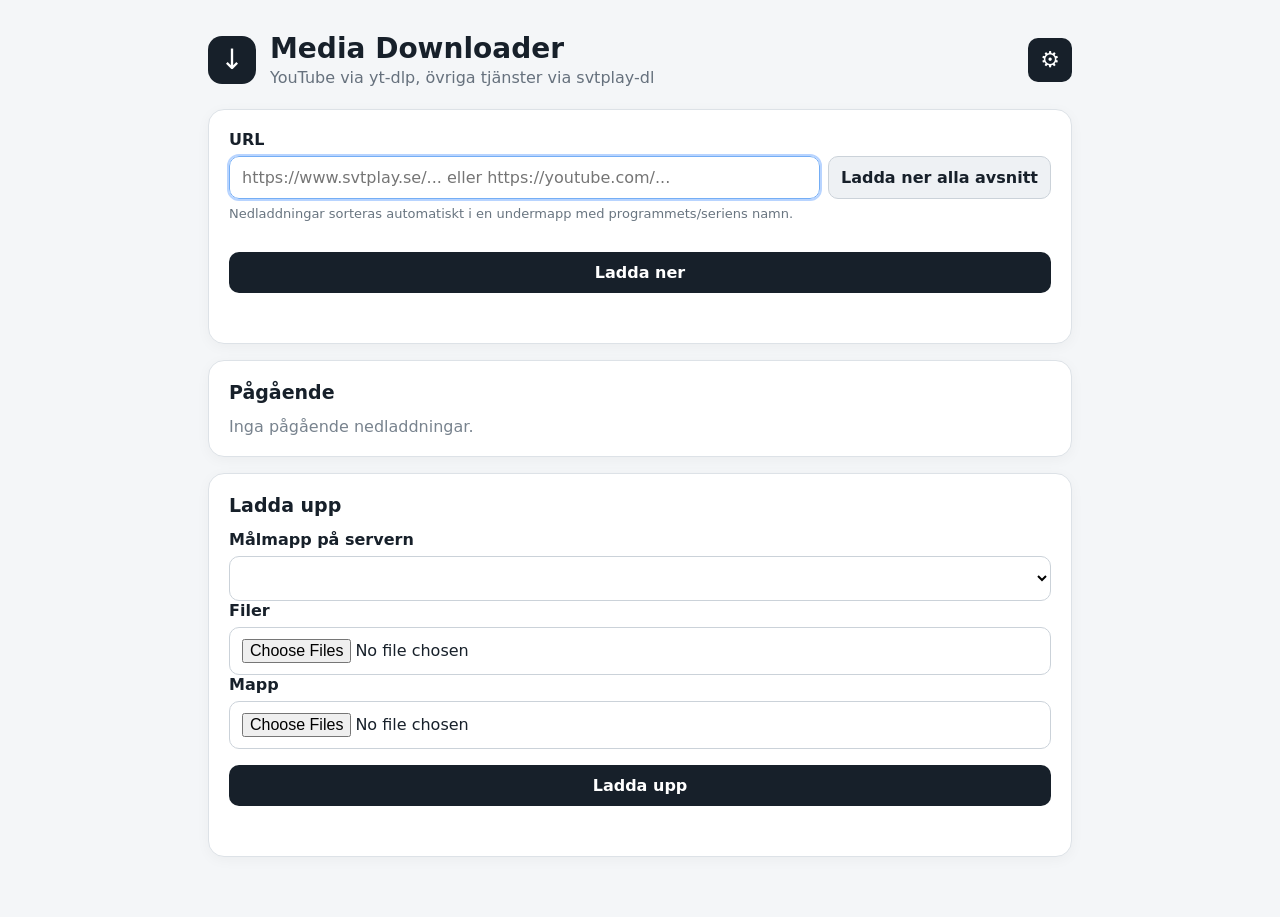
==== templates/index.html @ efac54c9 "Add files via upload" ====
<!doctype html>
<html lang="sv">
<head>
<meta charset="utf-8">
<meta name="viewport" content="width=device-width,initial-scale=1">
<title>Media Downloader</title>
<link rel="stylesheet" href="/static/style.css">
</head>
<body>
<main class="wrap">
  <section class="hero">
    <div class="logo">↓</div>
    <div>
      <h1>Media Downloader</h1>
      <p>YouTube via yt-dlp, övriga tjänster via svtplay-dl</p>
    </div>
    <button id="settingsToggle" class="icon-button" type="button" title="Visa inställningar" aria-label="Visa inställningar">⚙</button>
  </section>

  <section class="card">
    <label for="url">URL</label>
    <div class="url-row">
      <input id="url" type="url" placeholder="https://www.svtplay.se/... eller https://youtube.com/..." autofocus>
      <button id="downloadAll" class="secondary-action" type="button">Ladda ner alla avsnitt</button>
    </div>

    <p class="hint">Nedladdningar sorteras automatiskt i en undermapp med programmets/seriens namn.</p>

    <button id="start">Ladda ner</button>
    <div id="error"></div>
  </section>

  <section id="settings" class="card hidden">
    <h2>Inställningar</h2>
    <p class="hint">Kapitel och thumbnail är alltid aktiverade.</p>

    <label for="quality">Kvalitet</label>
    <select id="quality">
      <option value="best">Bästa möjliga</option>
      <option value="1080">Max 1080p</option>
      <option value="720">Max 720p</option>
      <option value="480">Max 480p</option>
      <option value="360">Max 360p</option>
    </select>

    <div class="settings-grid">
<label class="check-row">
        <input id="rawSubtitles" type="checkbox">
        <span>Spara undertexter i originalformat</span>
      </label>
<label class="check-row">
        <input id="embedThumbnail" type="checkbox">
        <span>Bädda in thumbnail i videon</span>
      </label>

      <label class="check-row">
        <input id="includeClips" type="checkbox">
        <span>Inkludera klipp vid «alla avsnitt»</span>
      </label>

      <div>
        <label for="allLast">Senaste NN avsnitt</label>
        <input id="allLast" type="number" min="0" max="999" step="1" placeholder="0 = alla">
      </div>
    </div>

    <p class="hint"><strong>Automatisk undermapp:</strong> Nedladdningar sorteras automatiskt efter program/serie. YouTube-spellistor sorteras efter spellistans namn och enskilda videor hamnar i <code>movies</code>.<br><br>«Senaste NN» gör automatiskt att serie-/spellisteläget används. Om du skriver t.ex. <strong>4</strong> och trycker «Ladda ner» laddas bara de senaste fyra avsnitten ner. 0 betyder vanligt läge. «Inkludera klipp» gäller när flera avsnitt hämtas. Kapitel och thumbnail laddas alltid ner automatiskt.</p>

    <label for="tv4Token">TV4 Play-token</label>
    <input id="tv4Token" type="password" autocomplete="new-password" placeholder="Token sparas på servern">
    <p class="hint">Token används av alla användare vid nedladdning från TV4 Play.</p>
    <button id="saveSettings" type="button">Spara token</button>
    <div id="settingsMessage"></div>
  </section>

  <section class="card">
    <h2>Pågående</h2>
    <div id="jobs" class="empty">Inga pågående nedladdningar.</div>
  </section>

<div id="logModal" class="log-modal hidden" role="dialog" aria-modal="true" aria-labelledby="logModalTitle">
  <div class="log-modal-backdrop" data-close-log></div>
  <section class="log-modal-card">
    <div class="log-modal-header">
      <div>
        <h2 id="logModalTitle">Loggar</h2>
        <div id="logModalStatus" class="log-modal-status"></div>
      </div>
      <button id="closeLog" class="secondary-action log-close" type="button">Stäng</button>
    </div>
    <div class="command-label">Kommando</div>
    <pre id="logModalCommand"></pre>
    <div class="command-label">Logg</div>
    <pre id="logModalOutput" class="log-modal-output"></pre>
  </section>
</div>

  <section class="card">
    <h2>Ladda upp</h2>
    <label for="uploadFolder">Målmapp på servern</label>
    <select id="uploadFolder"></select>
    <label for="uploadFiles">Filer</label>
    <input id="uploadFiles" type="file" multiple>
    <label for="uploadDirectory">Mapp</label>
    <input id="uploadDirectory" type="file" webkitdirectory directory multiple>
    <button id="uploadStart" type="button">Ladda upp</button>
    <div id="uploadMessage"></div>
  </section>

</main>

<script>
const jobs = new Map();

function esc(s) {
  return String(s).replace(/[&<>"']/g, c => ({
    '&':'&amp;','<':'&lt;','>':'&gt;','"':'&quot;',"'":'&#39;'
  }[c]));
}

function statusText(status) {
  return ({
    queued: 'Väntar',
    running: 'Laddar ner',
    done: 'Klar',
    error: 'Misslyckades'
  })[status] || status || 'Väntar';
}

async function startDownloadAll() {
  const url = document.querySelector('#url').value.trim();
  const error = document.querySelector('#error');

  error.textContent = '';
  if (!url) {
    error.textContent = 'Klistra in en serie-/playlist-URL först.';
    return;
  }

  const res = await fetch('/api/download-all', {
    method: 'POST',
    headers: {'Content-Type':'application/json'},
    body: JSON.stringify({
      url,
      downloader: 'auto',
      quality: document.querySelector('#quality').value,
      all_last: Number(document.querySelector('#allLast').value || 0),
      include_clips: document.querySelector('#includeClips').checked,
      raw_subtitles: document.querySelector('#rawSubtitles').checked,
      embed_thumbnail: document.querySelector('#embedThumbnail').checked
    })
  });

  const data = await res.json();
  if (!res.ok) {
    error.textContent = data.error || 'Kunde inte hitta avsnitten.';
    return;
  }

  for (const item of data.jobs || []) {
    jobs.set(item.id, item);
  }
  document.querySelector('#url').value = '';
  renderJobs();
}

async function startDownload() {
  const url = document.querySelector('#url').value.trim();
  const error = document.querySelector('#error');

  error.textContent = '';
  if (!url) {
    error.textContent = 'Klistra in en URL först.';
    return;
  }

  const res = await fetch('/api/download', {
    method: 'POST',
    headers: {'Content-Type':'application/json'},
    body: JSON.stringify({
      url,
      quality: document.querySelector('#quality').value,
      all_episodes: false,
      all_last: Number(document.querySelector('#allLast').value || 0),
      include_clips: document.querySelector('#includeClips').checked,
      raw_subtitles: document.querySelector('#rawSubtitles').checked,
      embed_thumbnail: document.querySelector('#embedThumbnail').checked
    })
  });

  const data = await res.json();
  if (!res.ok) {
    error.textContent = data.error || 'Något gick fel.';
    return;
  }

  jobs.set(data.id, data);
  document.querySelector('#url').value = '';
  renderJobs();
}

async function loadUploadFolders() {
  const select = document.querySelector('#uploadFolder');
  const res = await fetch('/api/upload-folders');
  if (!res.ok) return;
  const folders = await res.json();
  select.innerHTML = folders.map(folder =>
    `<option value="${esc(folder)}">${esc(folder || 'Uppladdningar')}</option>`
  ).join('');
}

async function uploadFiles() {
  const input = document.querySelector('#uploadFiles');
  const directoryInput = document.querySelector('#uploadDirectory');
  const message = document.querySelector('#uploadMessage');
  if (!input.files.length && !directoryInput.files.length) {
    message.textContent = 'Välj minst en fil eller mapp.';
    return;
  }

  const form = new FormData();
  const paths = [];
  for (const file of [...input.files, ...directoryInput.files]) {
    form.append('files', file, file.name);
    paths.push(file.webkitRelativePath || file.name);
  }
  form.append('folder', document.querySelector('#uploadFolder').value);
  form.append('paths', JSON.stringify(paths));

  const res = await fetch('/api/upload', {method: 'POST', body: form});
  const data = await res.json();
  message.textContent = res.ok
    ? `${data.uploaded} fil(er) uppladdade.`
    : (data.error || 'Uppladdningen misslyckades.');
  if (res.ok) {
    input.value = '';
  }
}

function updateDownloadButtonLabel() {
  const input = document.querySelector('#allLast');
  const button = document.querySelector('#start');
  const n = Number(input.value || 0);
  button.textContent = n > 0 ? `Ladda ner senaste ${n} avsnitt` : 'Ladda ner';
}

function loadLocalDownloadSettings() {
  try {
    const saved = JSON.parse(localStorage.getItem('mediaDownloaderSettings') || '{}');
    if (saved.quality) document.querySelector('#quality').value = saved.quality;
    document.querySelector('#rawSubtitles').checked = !!saved.rawSubtitles;
    document.querySelector('#embedThumbnail').checked = !!saved.embedThumbnail;
    document.querySelector('#includeClips').checked = !!saved.includeClips;
    if (saved.allLast !== undefined) document.querySelector('#allLast').value = saved.allLast;
  } catch (_) {}
  updateDownloadButtonLabel();
}

function saveLocalDownloadSettings() {
  localStorage.setItem('mediaDownloaderSettings', JSON.stringify({
    quality: document.querySelector('#quality').value,
    rawSubtitles: document.querySelector('#rawSubtitles').checked,
    embedThumbnail: document.querySelector('#embedThumbnail').checked,
    includeClips: document.querySelector('#includeClips').checked,
    allLast: document.querySelector('#allLast').value || ''
  }));
}

async function loadSettings() {
  const res = await fetch('/api/settings');
  if (!res.ok) return;
  const data = await res.json();
  document.querySelector('#settingsMessage').textContent = data.tv4_token_configured
    ? 'En token är sparad på servern.'
    : 'Ingen token är sparad.';
}

async function saveSettings() {
  const message = document.querySelector('#settingsMessage');
  const token = document.querySelector('#tv4Token').value.trim();
  const res = await fetch('/api/settings', {
    method: 'POST',
    headers: {'Content-Type':'application/json'},
    body: JSON.stringify({tv4_token: token})
  });
  const data = await res.json();
  message.textContent = res.ok
    ? (data.tv4_token_configured ? 'Token sparad på servern.' : 'Token borttagen.')
    : (data.error || 'Kunde inte spara token.');
  if (res.ok) document.querySelector('#tv4Token').value = '';
}

async function poll() {
  for (const [id] of jobs) {
    const res = await fetch('/api/jobs/' + id);
    if (res.ok) jobs.set(id, await res.json());
  }
  renderJobs();
  updateLogModal();
}

function renderJobs() {
  const el = document.querySelector('#jobs');
  if (!jobs.size) {
    el.className='empty';
    el.textContent='Inga pågående nedladdningar.';
    return;
  }

  el.className='';
  el.innerHTML = [...jobs.values()].reverse().map(j => {
    const isError = j.status === 'error';
    const isDone = j.status === 'done';
    const output = Array.isArray(j.output) ? j.output.join('\n') : String(j.output || '');
    const status = j.status || 'queued';
    const title = j.title || (j.episode_index && j.episode_total
      ? `Avsnitt ${j.episode_index}/${j.episode_total}`
      : 'Nedladdning');
    const message = j.message || (status === 'queued' ? 'Väntar…' : '');
    const safeProgress = Math.min(100, Math.max(0, Number(j.progress) || 0));

    return `
      <div class="job ${isError ? 'job-error' : ''} ${isDone ? 'job-done' : ''}">
        <div class="jobtop">
          <strong>${esc(title)}</strong>
          <span class="status ${esc(status)}">${esc(statusText(status) || 'Väntar')}</span>
        </div>
        <div class="url">${esc(j.url || '')}</div>
        <div class="bar"><i style="width:${safeProgress}%"></i></div>
        <small>${Math.round(safeProgress)}% — ${esc(message)}</small>
        ${isError && output ? `<details class="error-details"><summary>Visa felmeddelande</summary><pre>${esc(output)}</pre></details>` : ''}
        <button class="log-button" type="button" data-log-job="${esc(j.id || '')}">Visa loggar</button>
      </div>`;
  }).join('');
}

let openLogJobId = null;

function updateLogModal() {
  if (!openLogJobId) return;
  const job = jobs.get(openLogJobId);
  if (!job) {
    closeLogModal();
    return;
  }
  const title = job.title || (job.episode_index && job.episode_total ? `Avsnitt ${job.episode_index}/${job.episode_total}` : 'Nedladdning');
  const status = job.status || 'queued';
  document.querySelector('#logModalTitle').textContent = `Loggar — ${title}`;
  document.querySelector('#logModalStatus').textContent = `${statusText(status)} — ${Math.round(Number(job.progress) || 0)}% — ${job.message || ''}`;
  document.querySelector('#logModalCommand').textContent = job.command || 'Kommando skapas när jobbet startar…';
  const output = document.querySelector('#logModalOutput');
  const wasNearBottom = output.scrollHeight - output.scrollTop - output.clientHeight < 80;
  output.textContent = (job.log || []).join('\n') || 'Ingen logg ännu.';
  if (wasNearBottom) output.scrollTop = output.scrollHeight;
}

function openLogModal(jobId) {
  if (!jobs.has(jobId)) return;
  openLogJobId = jobId;
  document.querySelector('#logModal').classList.remove('hidden');
  document.body.classList.add('modal-open');
  updateLogModal();
}

function closeLogModal() {
  openLogJobId = null;
  document.querySelector('#logModal').classList.add('hidden');
  document.body.classList.remove('modal-open');
}

document.querySelector('#jobs').addEventListener('click', e => {
  const button = e.target.closest('[data-log-job]');
  if (button) openLogModal(button.dataset.logJob);
});
document.querySelector('#closeLog').addEventListener('click', closeLogModal);
document.querySelector('#logModal').addEventListener('click', e => {
  if (e.target.matches('[data-close-log]')) closeLogModal();
});
document.addEventListener('keydown', e => {
  if (e.key === 'Escape' && openLogJobId) closeLogModal();
});

document.querySelector('#start').addEventListener('click', startDownload);
document.querySelector('#downloadAll').addEventListener('click', startDownloadAll);
document.querySelector('#settingsToggle').addEventListener('click', () => {
  const settings = document.querySelector('#settings');
  settings.classList.toggle('hidden');
});
document.querySelector('#uploadStart').addEventListener('click', uploadFiles);
document.querySelector('#url').addEventListener('keydown', e => {
  if (e.key === 'Enter') startDownload();
});
document.querySelector('#saveSettings').addEventListener('click', saveSettings);
['quality','rawSubtitles','embedThumbnail','includeClips','allLast'].forEach(id => {
  document.querySelector('#' + id).addEventListener('change', () => {
    saveLocalDownloadSettings();
    if (id === 'allLast') updateDownloadButtonLabel();
  });
});

loadUploadFolders();
loadLocalDownloadSettings();
loadSettings();
setInterval(poll, 1500);
</script>
</body>
</html>
---- static/style.css ----
* { box-sizing: border-box; }
body {
  margin: 0;
  font-family: system-ui, -apple-system, BlinkMacSystemFont, "Segoe UI", sans-serif;
  background: #f4f6f8;
  color: #17202a;
}
.wrap { max-width: 900px; margin: 0 auto; padding: 32px 18px 60px; }
.hero { display:flex; align-items:center; gap:14px; margin-bottom:22px; }
.hero > div:nth-child(2) { flex:1; }
.icon-button { width:44px; height:44px; margin:0; padding:0; font-size:22px; }
.logo {
  width:48px; height:48px; border-radius:14px; display:grid; place-items:center;
  background:#17202a; color:white; font-size:28px;
}
h1 { margin:0; font-size:28px; }
.hero p { margin:3px 0 0; color:#66717d; }
.card {
  background:white; border:1px solid #dde2e7; border-radius:16px;
  padding:20px; margin-top:16px; box-shadow:0 3px 14px rgba(0,0,0,.04);
}
label { display:block; font-weight:650; margin:0 0 7px; }
input, select, button {
  width:100%; border:1px solid #cbd2d9; border-radius:10px;
  padding:11px 12px; font:inherit; background:white;
}
input:focus, select:focus { outline:2px solid #b8d4ff; border-color:#75aef5; }
.grid { display:grid; grid-template-columns:1fr 1fr; gap:14px; margin-top:15px; }
.folder-row { display:grid; grid-template-columns:1fr 46px; gap:8px; }
.secondary { width:46px; padding:0; font-size:20px; }
.hint { color:#697580; font-size:13px; margin:7px 0 15px; }
button {
  margin-top:16px; border:0; background:#17202a; color:white;
  cursor:pointer; font-weight:700;
}
button:hover { opacity:.9; }
#error { color:#b42318; margin-top:10px; min-height:20px; }
#settingsMessage { color:#26734d; margin-top:10px; min-height:20px; }
.hidden { display:none; }
#uploadMessage { color:#26734d; margin-top:10px; min-height:20px; }
h2 { margin:0 0 14px; font-size:19px; }
.empty { color:#78838e; }
.job { border:1px solid #e0e5ea; border-radius:12px; padding:13px; margin-top:10px; }
.job-error { border-color:#e6a7a3; background:#fff8f7; }
.job-done { background:#fafdfb; }
.jobtop { display:flex; justify-content:space-between; gap:12px; }
.status { font-weight:700; }
.status.running { color:#3d6ea8; }
.status.done { color:#26734d; }
.status.error { color:#b42318; }
.status.queued { color:#68737d; }
.url, .folder-display {
  margin-top:5px; color:#697580; font-size:13px;
  overflow-wrap:anywhere;
}
.bar { height:9px; background:#e9edf0; border-radius:999px; margin-top:11px; overflow:hidden; }
.bar i { display:block; height:100%; background:#3d6ea8; border-radius:inherit; transition:width .3s; }
.job-error .bar i { background:#c0392b; }
.job-done .bar i { background:#2e8b57; }
small { display:block; margin-top:7px; color:#59656f; }
.error-details { margin-top:10px; }
.error-details summary { cursor:pointer; color:#9f2118; font-weight:650; }
.error-details pre {
  margin:8px 0 0; padding:10px; background:#1e2328; color:#eee;
  border-radius:8px; overflow:auto; max-height:260px; white-space:pre-wrap;
}
.file {
  display:flex; justify-content:space-between; gap:15px;
  padding:10px 0; border-bottom:1px solid #edf0f2;
}
.file:last-child { border-bottom:0; }
.file a { overflow-wrap:anywhere; color:#2463a5; text-decoration:none; }
.file a:hover { text-decoration:underline; }
.file span { color:#697580; white-space:nowrap; font-size:13px; }
@media (max-width:650px) {
  .grid { grid-template-columns:1fr; }
  .wrap { padding-top:18px; }
}

.url-row { display:grid; grid-template-columns:1fr auto; gap:8px; }
.secondary-action { width:auto; margin-top:0; white-space:nowrap; background:#eef1f4; color:#17202a; border:1px solid #cbd2d9; }
.secondary-action:hover { background:#e3e7eb; opacity:1; }
@media (max-width:650px) {
  .url-row { grid-template-columns:1fr; }
  .secondary-action { width:100%; }
}

.settings-grid { display:grid; grid-template-columns:1fr 1fr; gap:12px 14px; margin-top:15px; }
.check-row { display:flex; align-items:center; gap:9px; font-weight:600; margin:0; }
.check-row input { width:auto; margin:0; }
@media (max-width:650px) { .settings-grid { grid-template-columns:1fr; } }

.log-details { margin-top:10px; }
.log-details summary {
  display:inline-block; cursor:pointer; padding:7px 10px; border:1px solid #cbd2d9;
  border-radius:8px; background:#eef1f4; color:#17202a; font-weight:650;
}
.log-details summary:hover { background:#e3e7eb; }
.log-details pre {
  margin:8px 0 0; padding:10px; background:#1e2328; color:#eee;
  border-radius:8px; overflow:auto; max-height:360px; white-space:pre-wrap;
  font:12px/1.45 ui-monospace, SFMono-Regular, Menlo, Consolas, monospace;
}
.command-label { margin-top:10px; font-size:12px; font-weight:700; color:#59656f; }

body.modal-open { overflow:hidden; }
.log-button {
  margin-top:10px; padding:7px 10px; background:#eef1f4; color:#17202a;
  border:1px solid #cbd2d9; border-radius:8px;
}
.log-button:hover { background:#e3e7eb; opacity:1; }
.log-modal.hidden { display:none; }
.log-modal {
  position:fixed; inset:0; z-index:1000; display:flex; align-items:center; justify-content:center;
  padding:18px;
}
.log-modal-backdrop {
  position:absolute; inset:0; background:rgba(15,23,30,.55);
}
.log-modal-card {
  position:relative; width:min(1000px, 100%); max-height:min(90vh, 900px); overflow:auto;
  background:white; border-radius:16px; padding:20px; box-shadow:0 20px 70px rgba(0,0,0,.3);
}
.log-modal-header { display:flex; justify-content:space-between; align-items:flex-start; gap:15px; }
.log-modal-header h2 { margin:0; }
.log-modal-status { margin-top:4px; color:#59656f; font-size:13px; }
.log-close { margin-top:0; }
.log-modal-card pre {
  margin:8px 0 0; padding:10px; background:#1e2328; color:#eee; border-radius:8px;
  overflow:auto; white-space:pre-wrap; font:12px/1.45 ui-monospace, SFMono-Regular, Menlo, Consolas, monospace;
}
.log-modal-output { max-height:55vh; min-height:220px; }
@media (max-width:650px) {
  .log-modal { padding:8px; }
  .log-modal-card { max-height:95vh; padding:15px; }
  .log-modal-output { max-height:58vh; }
}
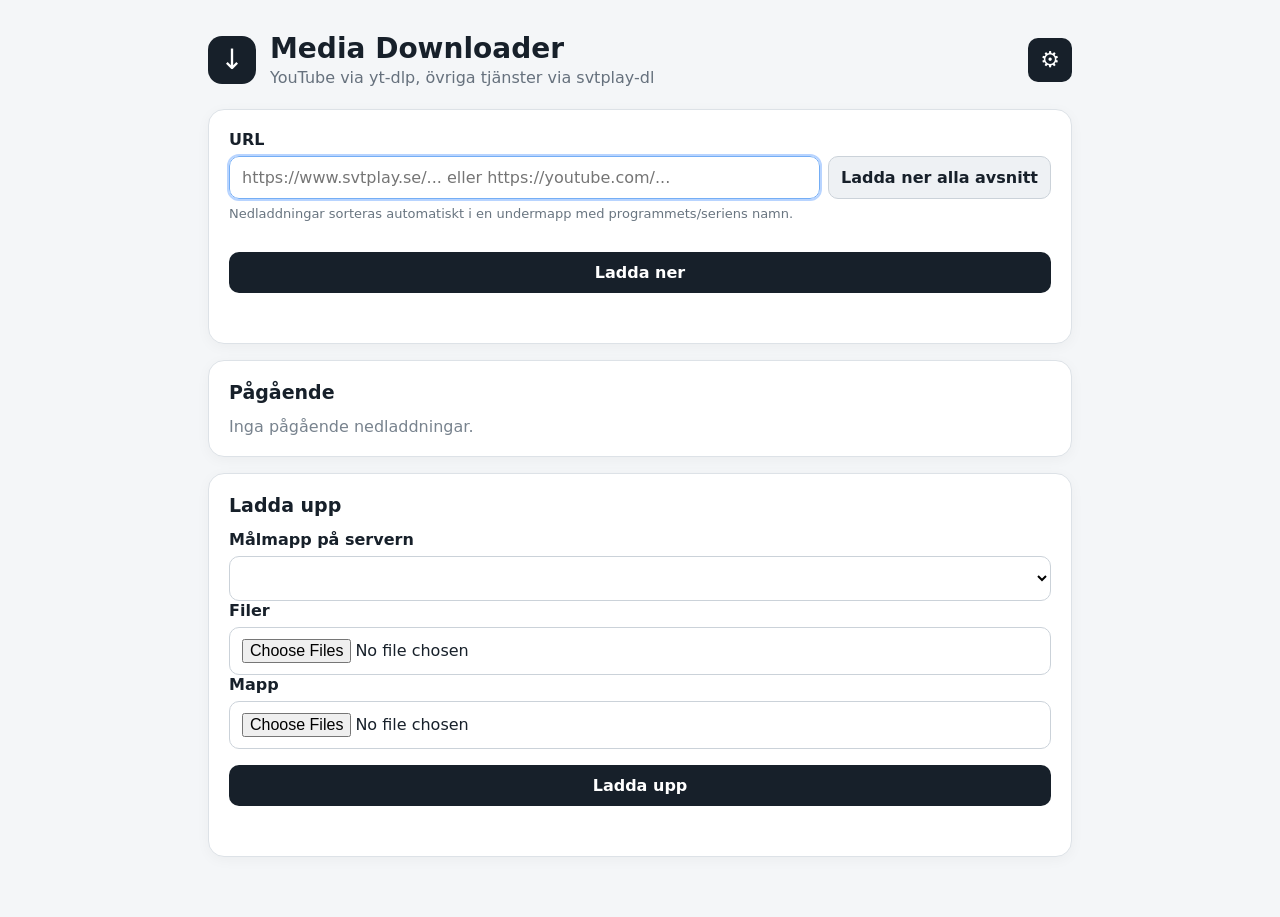
==== commit 09e2a1d4: "Add files via upload" ====
--- a/templates/index.html
+++ b/templates/index.html
@@ -64,7 +64,7 @@
       </div>
     </div>
 
-    <p class="hint"><strong>Automatisk undermapp:</strong> Nedladdningar sorteras automatiskt efter program/serie. YouTube-spellistor sorteras efter spellistans namn och enskilda videor hamnar i <code>movies</code>.<br><br>«Senaste NN» gör automatiskt att serie-/spellisteläget används. Om du skriver t.ex. <strong>4</strong> och trycker «Ladda ner» laddas bara de senaste fyra avsnitten ner. 0 betyder vanligt läge. «Inkludera klipp» gäller när flera avsnitt hämtas. Kapitel och thumbnail laddas alltid ner automatiskt.</p>
+    <p class="hint"><strong>Automatisk undermapp:</strong> Nedladdningar sorteras automatiskt efter program/serie. YouTube-nedladdningar sparas i <code>Youtube</code> (spellistor får en undermapp med spellistans namn).<br><br>«Senaste NN» gör automatiskt att serie-/spellisteläget används. Om du skriver t.ex. <strong>4</strong> och trycker «Ladda ner» laddas bara de senaste fyra avsnitten ner. 0 betyder vanligt läge. «Inkludera klipp» gäller när flera avsnitt hämtas. Kapitel och thumbnail laddas alltid ner automatiskt.</p>
 
     <label for="tv4Token">TV4 Play-token</label>
     <input id="tv4Token" type="password" autocomplete="new-password" placeholder="Token sparas på servern">
@@ -124,7 +124,7 @@
     running: 'Laddar ner',
     done: 'Klar',
     error: 'Misslyckades'
-  })[status] || status || 'Väntar';
+  })[status] || status;
 }
 
 async function startDownloadAll() {
@@ -311,30 +311,25 @@
   el.innerHTML = [...jobs.values()].reverse().map(j => {
     const isError = j.status === 'error';
     const isDone = j.status === 'done';
-    const output = Array.isArray(j.output) ? j.output.join('\n') : String(j.output || '');
-    const status = j.status || 'queued';
-    const title = j.title || (j.episode_index && j.episode_total
-      ? `Avsnitt ${j.episode_index}/${j.episode_total}`
-      : 'Nedladdning');
-    const message = j.message || (status === 'queued' ? 'Väntar…' : '');
-    const safeProgress = Math.min(100, Math.max(0, Number(j.progress) || 0));
+    const output = (j.output || []).join('\n');
 
     return `
       <div class="job ${isError ? 'job-error' : ''} ${isDone ? 'job-done' : ''}">
         <div class="jobtop">
-          <strong>${esc(title)}</strong>
-          <span class="status ${esc(status)}">${esc(statusText(status) || 'Väntar')}</span>
+          <strong>${esc(j.title || j.downloader)}${j.mode_label ? ` <span class="job-mode">(${esc(j.mode_label)})</span>` : ""}</strong>
+          <span class="status ${esc(j.status)}">${esc(statusText(j.status))}</span>
         </div>
-        <div class="url">${esc(j.url || '')}</div>
-        <div class="bar"><i style="width:${safeProgress}%"></i></div>
-        <small>${Math.round(safeProgress)}% — ${esc(message)}</small>
-        ${isError && output ? `<details class="error-details"><summary>Visa felmeddelande</summary><pre>${esc(output)}</pre></details>` : ''}
-        <button class="log-button" type="button" data-log-job="${esc(j.id || '')}">Visa loggar</button>
+        <div class="url">${esc(j.url)}</div>
+        <div class="bar"><i style="width:${Math.min(100, Math.max(0, j.progress || 0))}%"></i></div>
+        <small>${Math.round(j.progress || 0)}% — ${esc(j.message || '')}</small>
+        ${isError && output ? `<details class="error-details" data-error-job="${esc(j.id)}" ${openErrorJobs.has(j.id) ? 'open' : ''}><summary>Visa felmeddelande</summary><pre>${esc(output)}</pre></details>` : ''}
+        <button class="log-button" type="button" data-log-job="${esc(j.id)}">Visa loggar</button>
       </div>`;
   }).join('');
 }
 
 let openLogJobId = null;
+const openErrorJobs = new Set();
 
 function updateLogModal() {
   if (!openLogJobId) return;
@@ -343,10 +338,8 @@
     closeLogModal();
     return;
   }
-  const title = job.title || (job.episode_index && job.episode_total ? `Avsnitt ${job.episode_index}/${job.episode_total}` : 'Nedladdning');
-  const status = job.status || 'queued';
-  document.querySelector('#logModalTitle').textContent = `Loggar — ${title}`;
-  document.querySelector('#logModalStatus').textContent = `${statusText(status)} — ${Math.round(Number(job.progress) || 0)}% — ${job.message || ''}`;
+  document.querySelector('#logModalTitle').textContent = `Loggar — ${job.downloader}`;
+  document.querySelector('#logModalStatus').textContent = `${statusText(job.status)} — ${Math.round(job.progress || 0)}% — ${job.message || ''}`;
   document.querySelector('#logModalCommand').textContent = job.command || 'Kommando skapas när jobbet startar…';
   const output = document.querySelector('#logModalOutput');
   const wasNearBottom = output.scrollHeight - output.scrollTop - output.clientHeight < 80;
@@ -371,6 +364,13 @@
 document.querySelector('#jobs').addEventListener('click', e => {
   const button = e.target.closest('[data-log-job]');
   if (button) openLogModal(button.dataset.logJob);
+});
+document.querySelector('#jobs').addEventListener('toggle', e => {
+  const details = e.target.closest('[data-error-job]');
+  if (!details) return;
+  const id = details.dataset.errorJob;
+  if (details.open) openErrorJobs.add(id);
+  else openErrorJobs.delete(id);
 });
 document.querySelector('#closeLog').addEventListener('click', closeLogModal);
 document.querySelector('#logModal').addEventListener('click', e => {
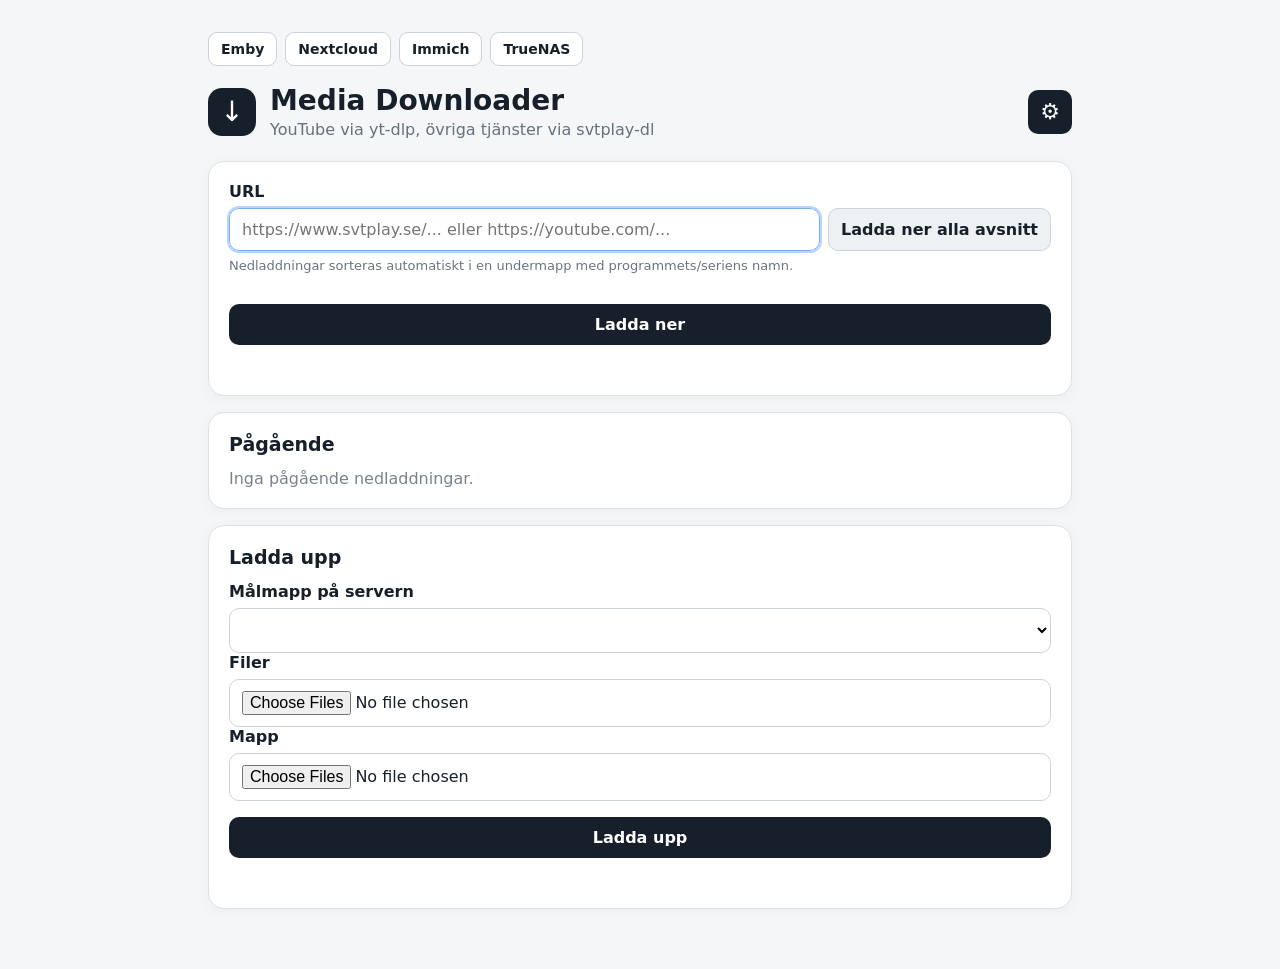
==== commit fd6a92e1: "Add files via upload" ====
--- a/templates/index.html
+++ b/templates/index.html
@@ -8,6 +8,14 @@
 </head>
 <body>
 <main class="wrap">
+  <!-- Ändra href="#" till dina egna adresser när du vill lägga till fungerande länkar. -->
+  <nav class="quick-links" aria-label="Snabblänkar">
+    <a href="#">Emby</a>
+    <a href="#">Nextcloud</a>
+    <a href="#">Immich</a>
+    <a href="#">TrueNAS</a>
+  </nav>
+
   <section class="hero">
     <div class="logo">↓</div>
     <div>
--- a/static/style.css
+++ b/static/style.css
@@ -6,6 +6,17 @@
   color: #17202a;
 }
 .wrap { max-width: 900px; margin: 0 auto; padding: 32px 18px 60px; }
+.quick-links {
+  display:flex; align-items:center; gap:8px; flex-wrap:wrap;
+  margin-bottom:18px;
+}
+.quick-links a {
+  display:inline-block; padding:8px 12px;
+  border:1px solid #cbd2d9; border-radius:9px;
+  background:white; color:#17202a;
+  text-decoration:none; font-weight:650; font-size:14px;
+}
+.quick-links a:hover { background:#eef1f4; }
 .hero { display:flex; align-items:center; gap:14px; margin-bottom:22px; }
 .hero > div:nth-child(2) { flex:1; }
 .icon-button { width:44px; height:44px; margin:0; padding:0; font-size:22px; }
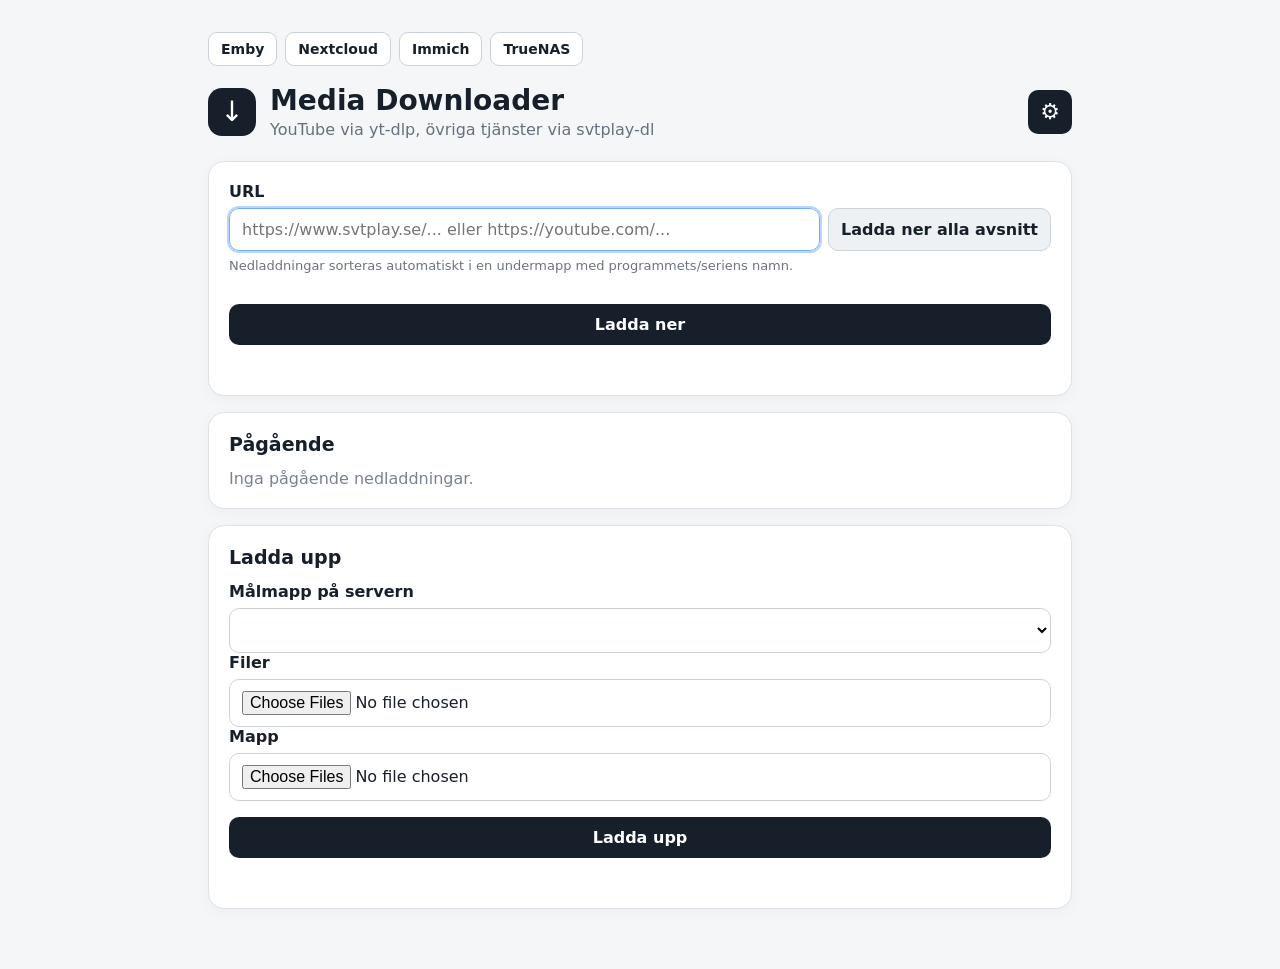
==== commit 2c473d74: "Update navigation links to open in new tabs Added target='_blank' to navigation links for external o" ====
--- a/templates/index.html
+++ b/templates/index.html
@@ -10,10 +10,10 @@
 <main class="wrap">
   <!-- Ändra href="#" till dina egna adresser när du vill lägga till fungerande länkar. -->
   <nav class="quick-links" aria-label="Snabblänkar">
-    <a href="#">Emby</a>
-    <a href="#">Nextcloud</a>
-    <a href="#">Immich</a>
-    <a href="#">TrueNAS</a>
+    <a href="http://192.168.0.140:8096" target="_blank">Emby</a>
+    <a href="http://192.168.0.140:30027" target="_blank">Nextcloud</a>
+    <a href="http://192.168.0.140:30041" target="_blank">Immich</a>
+    <a href="http://192.168.0.140" target="_blank">TrueNAS</a>
   </nav>
 
   <section class="hero">
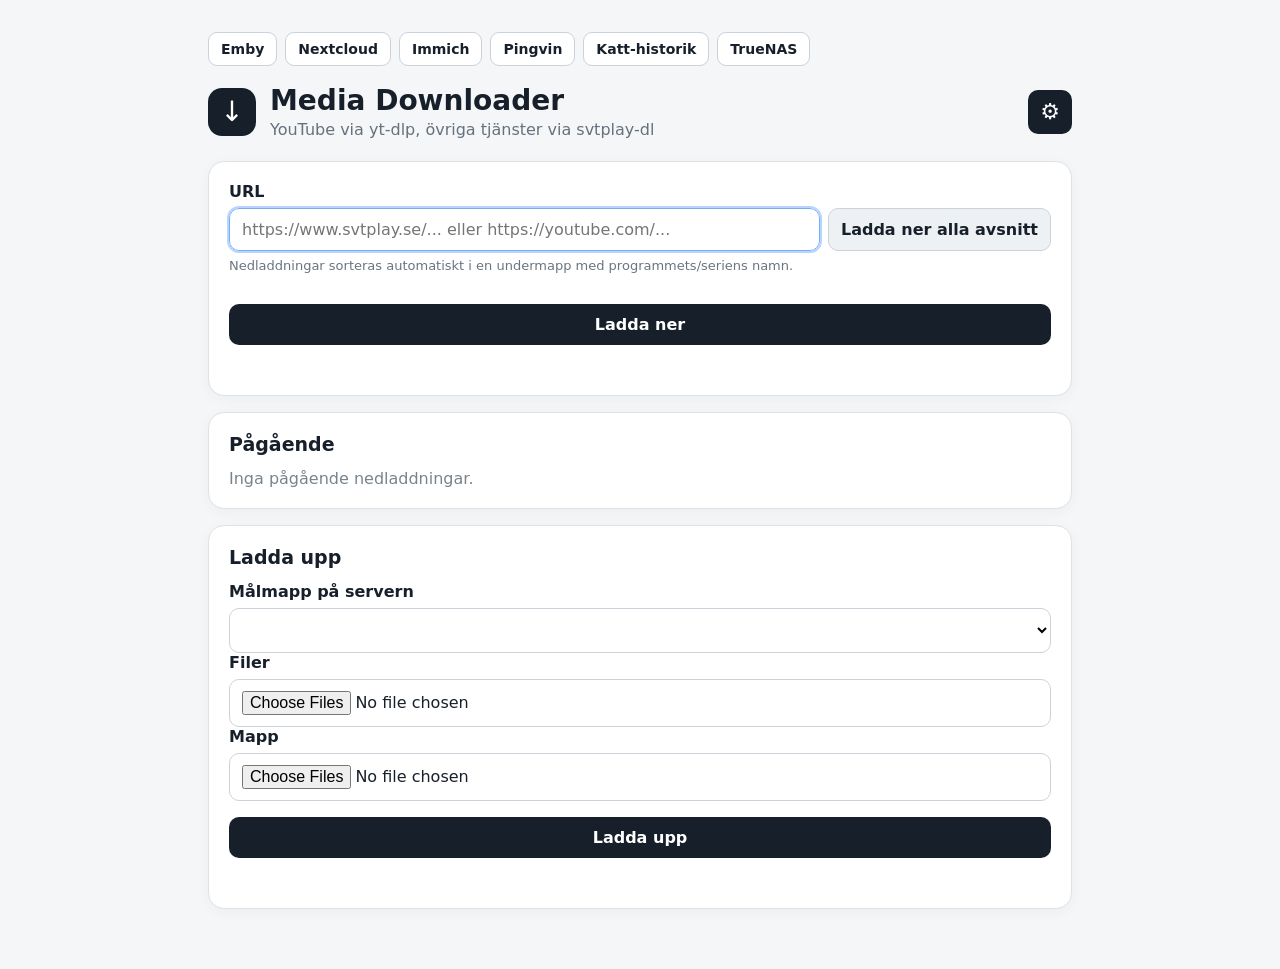
==== commit df0f99af: "Add Pingvin and Katt-historik links to index.html Added links for Pingvin and Katt-historik to the n" ====
--- a/templates/index.html
+++ b/templates/index.html
@@ -13,6 +13,8 @@
     <a href="http://192.168.0.140:8096" target="_blank">Emby</a>
     <a href="http://192.168.0.140:30027" target="_blank">Nextcloud</a>
     <a href="http://192.168.0.140:30041" target="_blank">Immich</a>
+    <a href="http://192.168.0.140:3000" target="_blank">Pingvin</a>
+    <a href="http://192.168.0.140:8087" target="_blank">Katt-historik</a>
     <a href="http://192.168.0.140" target="_blank">TrueNAS</a>
   </nav>
 
